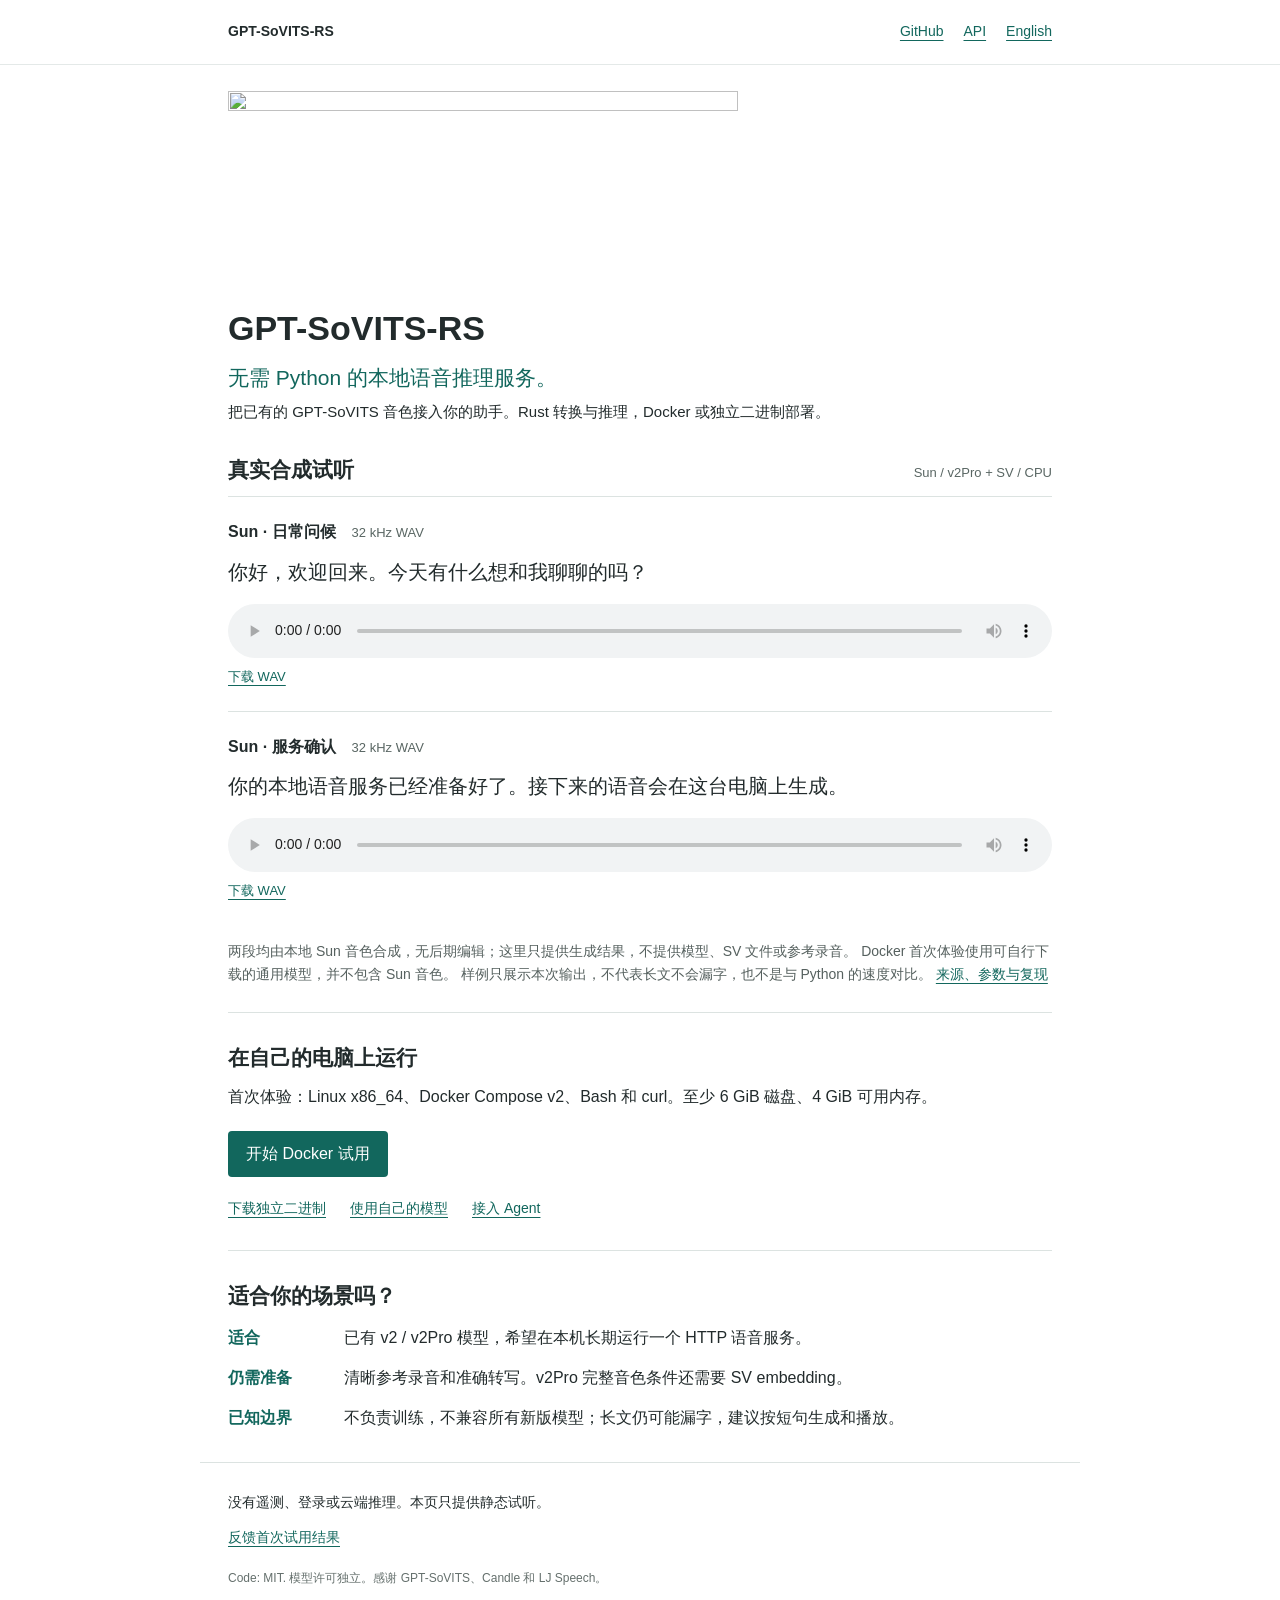
==== site/index.html @ 27742e19 "docs: add first-run Docker flow and Sun audio showcase Add isolated model preparation, published-ima" ====
<!doctype html>
<html lang="zh-CN">
<head>
  <meta charset="utf-8">
  <meta name="viewport" content="width=device-width, initial-scale=1">
  <meta name="description" content="GPT-SoVITS-RS：无需 Python 的本地语音推理服务。试听真实合成音频，使用 Docker 跑出第一段语音。">
  <meta name="color-scheme" content="light">
  <title>GPT-SoVITS-RS | 本地语音试听</title>
  <link rel="stylesheet" href="styles.css">
</head>
<body>
  <a class="skip" href="#samples">跳到试听</a>
  <header class="masthead">
    <nav aria-label="主导航">
      <span>GPT-SoVITS-RS</span>
      <div>
        <a href="https://github.com/ricardomlee/gpt-sovits-rs">GitHub</a>
        <a href="https://github.com/ricardomlee/gpt-sovits-rs/blob/master/docs/API.md">API</a>
        <a href="https://github.com/ricardomlee/gpt-sovits-rs/blob/master/README.md" lang="en">English</a>
      </div>
    </nav>
  </header>
  <main>
    <section class="intro" aria-labelledby="title">
      <img class="brand" src="assets/gpt-sovits-rs-banner.png" width="1983" height="793" alt="" fetchpriority="high">
      <h1 id="title">GPT-SoVITS-RS</h1>
      <p class="lead">无需 Python 的本地语音推理服务。</p>
      <p>把已有的 GPT-SoVITS 音色接入你的助手。Rust 转换与推理，Docker 或独立二进制部署。</p>
    </section>

    <section id="samples" aria-labelledby="samples-title">
      <div class="section-heading">
        <h2 id="samples-title">真实合成试听</h2>
        <span class="metadata">Sun / v2Pro + SV / CPU</span>
      </div>
      <article class="sample" aria-labelledby="greeting-title">
        <div class="sample-label"><h3 id="greeting-title">Sun · 日常问候</h3><span>32 kHz WAV</span></div>
        <p class="transcript">你好，欢迎回来。今天有什么想和我聊聊的吗？</p>
        <audio controls preload="metadata" aria-label="播放 Sun 日常问候" src="audio/sun-greeting.wav"></audio>
        <a class="download" href="audio/sun-greeting.wav" download>下载 WAV</a>
      </article>
      <article class="sample" aria-labelledby="zh-title">
        <div class="sample-label"><h3 id="zh-title">Sun · 服务确认</h3><span>32 kHz WAV</span></div>
        <p class="transcript">你的本地语音服务已经准备好了。接下来的语音会在这台电脑上生成。</p>
        <audio controls preload="metadata" aria-label="播放 Sun 中文合成音频" src="audio/sun-zh.wav"></audio>
        <a class="download" href="audio/sun-zh.wav" download>下载 WAV</a>
      </article>
      <p class="note">两段均由本地 Sun 音色合成，无后期编辑；这里只提供生成结果，不提供模型、SV 文件或参考录音。
        Docker 首次体验使用可自行下载的通用模型，并不包含 Sun 音色。
        样例只展示本次输出，不代表长文不会漏字，也不是与 Python 的速度对比。
        <a href="https://github.com/ricardomlee/gpt-sovits-rs/blob/master/examples/samples/README.md">来源、参数与复现</a></p>
    </section>

    <section class="start" aria-labelledby="start-title">
      <h2 id="start-title">在自己的电脑上运行</h2>
      <p>首次体验：Linux x86_64、Docker Compose v2、Bash 和 curl。至少 6 GiB 磁盘、4 GiB 可用内存。</p>
      <a class="primary" href="https://github.com/ricardomlee/gpt-sovits-rs/blob/master/docs/FIRST_RUN.zh-CN.md">开始 Docker 试用</a>
      <div class="links">
        <a href="https://github.com/ricardomlee/gpt-sovits-rs/releases/latest">下载独立二进制</a>
        <a href="https://github.com/ricardomlee/gpt-sovits-rs/blob/master/docs/MODELS.md">使用自己的模型</a>
        <a href="https://github.com/ricardomlee/gpt-sovits-rs/blob/master/docs/AGENT_INTEGRATION.md">接入 Agent</a>
      </div>
    </section>

    <section class="boundaries" aria-labelledby="limits-title">
      <h2 id="limits-title">适合你的场景吗？</h2>
      <dl>
        <div><dt>适合</dt><dd>已有 v2 / v2Pro 模型，希望在本机长期运行一个 HTTP 语音服务。</dd></div>
        <div><dt>仍需准备</dt><dd>清晰参考录音和准确转写。v2Pro 完整音色条件还需要 SV embedding。</dd></div>
        <div><dt>已知边界</dt><dd>不负责训练，不兼容所有新版模型；长文仍可能漏字，建议按短句生成和播放。</dd></div>
      </dl>
    </section>
  </main>
  <footer>
    <p>没有遥测、登录或云端推理。本页只提供静态试听。</p>
    <a href="https://github.com/ricardomlee/gpt-sovits-rs/issues/new?template=first-run.yml">反馈首次试用结果</a>
    <p class="credits">Code: MIT. 模型许可独立。感谢 GPT-SoVITS、Candle 和 LJ Speech。</p>
  </footer>
</body>
</html>
---- site/styles.css ----
:root {
  color-scheme: light;
  font-family: -apple-system, BlinkMacSystemFont, "Segoe UI", "Noto Sans", sans-serif;
  color: #222b2c;
  background: #fff;
  line-height: 1.65;
  letter-spacing: 0;
}
* { box-sizing: border-box; }
body { margin: 0; }
a { color: #12675d; text-underline-offset: 4px; }
a:hover { color: #953917; }
a:focus-visible, audio:focus-visible { outline: 3px solid #c95b2a; outline-offset: 5px; }
.skip { position: absolute; left: 16px; top: -80px; padding: 10px; background: white; z-index: 2; }
.skip:focus { top: 10px; }
.masthead { border-bottom: 1px solid #e4e9e8; }
nav, main, footer { max-width: 880px; margin: 0 auto; padding: 0 28px; }
nav { min-height: 64px; display: flex; align-items: center; justify-content: space-between; gap: 16px; }
nav span { font-size: 14px; font-weight: 700; }
nav div { display: flex; flex-wrap: wrap; gap: 20px; font-size: 14px; }
.intro { padding: 26px 0 30px; }
.brand { display: block; width: 100%; max-width: 510px; height: auto; margin: 0 0 12px; }
h1 { margin: 0; font-size: 34px; line-height: 1.25; overflow-wrap: anywhere; }
.lead { font-size: 21px; color: #12675d; margin: 12px 0 4px; }
.intro p:last-child { font-size: 15px; margin: 4px 0 0; }
h2 { font-size: 21px; margin: 0 0 12px; line-height: 1.4; }
h3 { font-size: 16px; margin: 0; }
.section-heading { display: flex; align-items: baseline; justify-content: space-between; gap: 12px; flex-wrap: wrap; }
.metadata, .sample-label span { color: #596663; font-size: 13px; }
.sample { border-top: 1px solid #dce3e1; padding: 22px 0; }
.sample-label { display: flex; align-items: baseline; gap: 16px; }
.transcript { font-size: 20px; line-height: 1.6; margin: 10px 0 16px; max-width: 720px; }
audio { display: block; width: 100%; height: 54px; }
.download { display: inline-block; font-size: 13px; margin-top: 8px; }
.note { color: #56615f; font-size: 14px; padding: 14px 0 26px; margin: 0; }
.start, .boundaries { padding: 30px 0; border-top: 1px solid #dce3e1; }
.start p { margin: 0 0 20px; }
.primary { display: inline-block; background: #12675d; color: white; padding: 10px 18px; border-radius: 4px; text-decoration: none; }
.primary:hover { background: #0e5149; color: white; }
.links { display: flex; flex-wrap: wrap; gap: 10px 24px; margin-top: 20px; font-size: 14px; }
dl { margin: 0; }
dl div { display: grid; grid-template-columns: 104px minmax(0, 1fr); gap: 12px; margin-top: 14px; }
dt { font-weight: 650; color: #12675d; }
dd { margin: 0; }
footer { padding-top: 28px; padding-bottom: 36px; border-top: 1px solid #dce3e1; font-size: 14px; }
footer p { margin: 0 0 12px; }
.credits { color: #65706d; font-size: 12px; margin-top: 20px; }
@media (max-width: 520px) {
  nav, main, footer { padding-left: 20px; padding-right: 20px; }
  nav { align-items: flex-start; flex-direction: column; gap: 8px; padding-top: 12px; padding-bottom: 12px; }
  .intro { padding-top: 16px; }
  h1 { font-size: 28px; }
  .lead, .transcript { font-size: 18px; }
  .brand { max-width: 360px; }
  .section-heading { margin-bottom: 14px; gap: 0; }
  .section-heading h2 { width: 100%; margin-bottom: 4px; }
  dl div { grid-template-columns: 1fr; gap: 2px; }
}
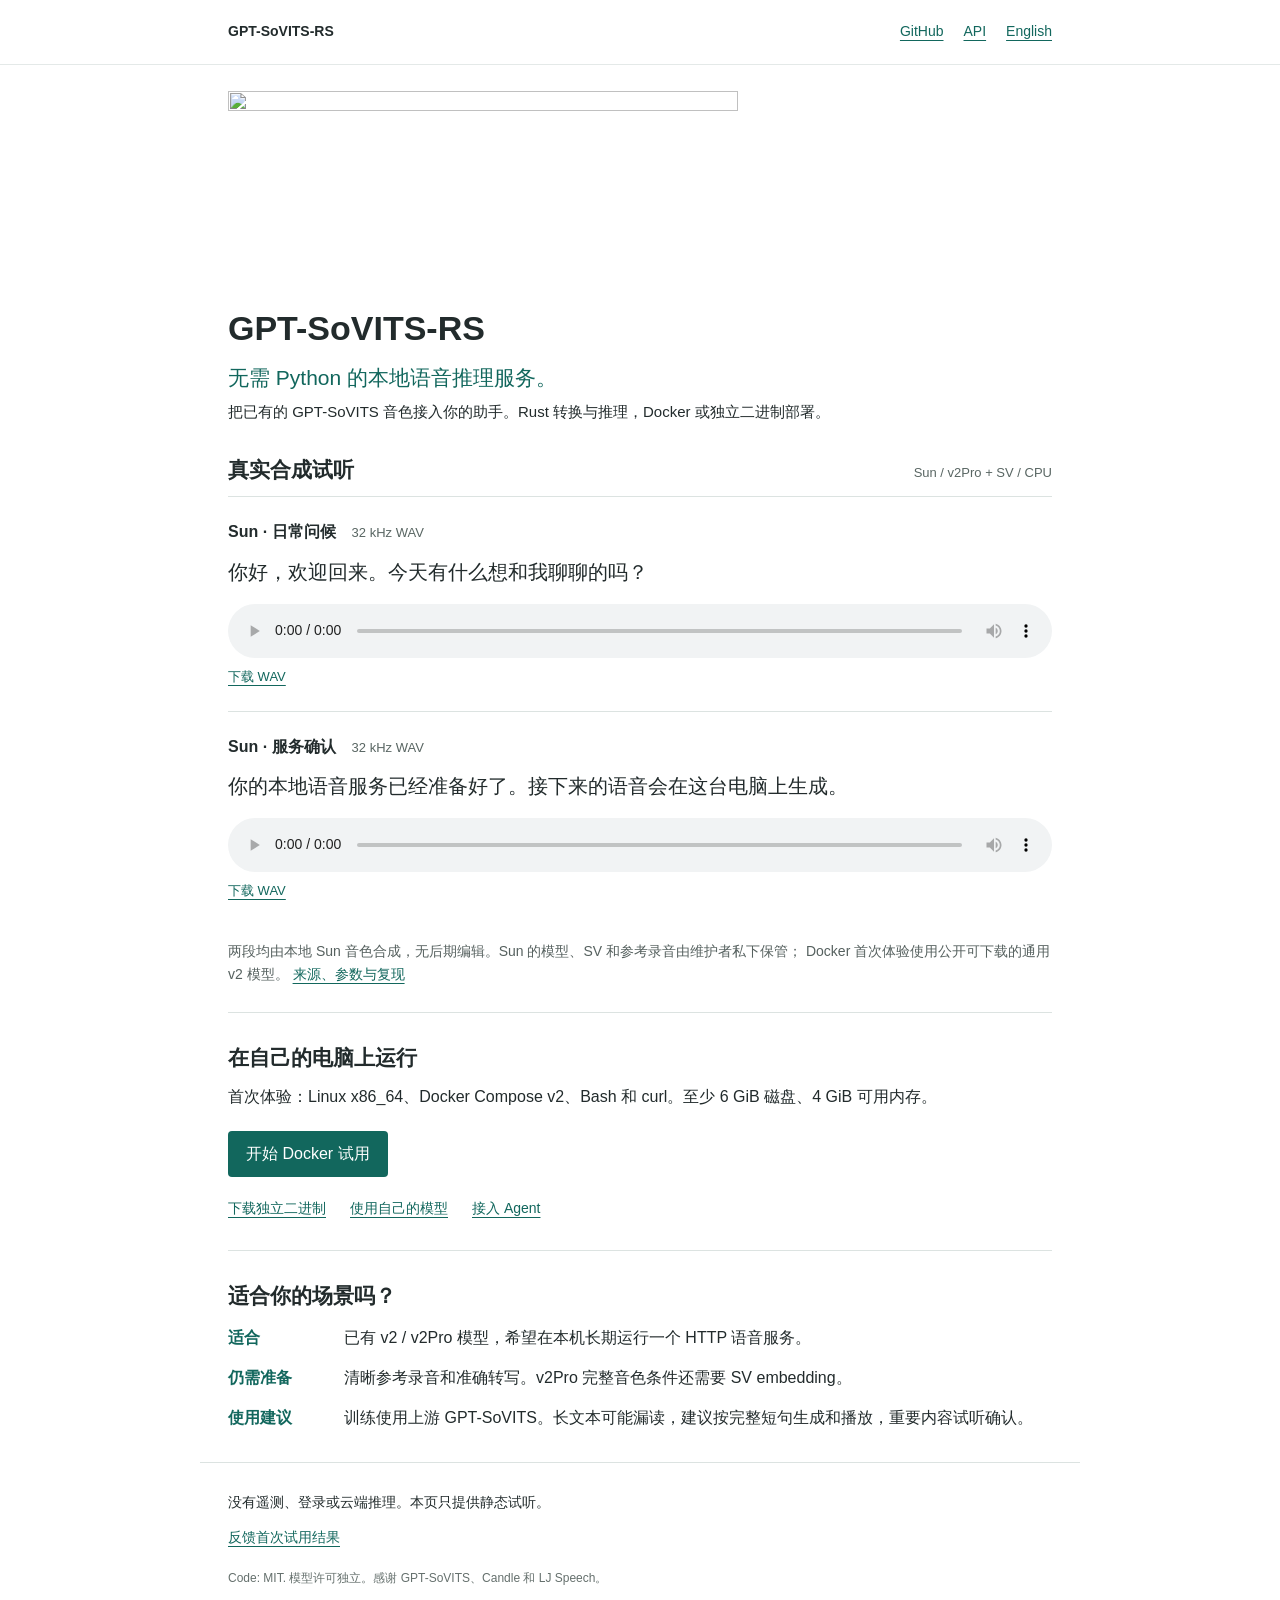
==== commit fc778b7f: "docs: simplify user and agent guides with diagrams Co-authored-by: OpenAI Codex <codex@openai.com>" ====
--- a/site/index.html
+++ b/site/index.html
@@ -45,9 +45,8 @@
         <audio controls preload="metadata" aria-label="播放 Sun 中文合成音频" src="audio/sun-zh.wav"></audio>
         <a class="download" href="audio/sun-zh.wav" download>下载 WAV</a>
       </article>
-      <p class="note">两段均由本地 Sun 音色合成，无后期编辑；这里只提供生成结果，不提供模型、SV 文件或参考录音。
-        Docker 首次体验使用可自行下载的通用模型，并不包含 Sun 音色。
-        样例只展示本次输出，不代表长文不会漏字，也不是与 Python 的速度对比。
+      <p class="note">两段均由本地 Sun 音色合成，无后期编辑。Sun 的模型、SV 和参考录音由维护者私下保管；
+        Docker 首次体验使用公开可下载的通用 v2 模型。
         <a href="https://github.com/ricardomlee/gpt-sovits-rs/blob/master/examples/samples/README.md">来源、参数与复现</a></p>
     </section>
 
@@ -67,7 +66,7 @@
       <dl>
         <div><dt>适合</dt><dd>已有 v2 / v2Pro 模型，希望在本机长期运行一个 HTTP 语音服务。</dd></div>
         <div><dt>仍需准备</dt><dd>清晰参考录音和准确转写。v2Pro 完整音色条件还需要 SV embedding。</dd></div>
-        <div><dt>已知边界</dt><dd>不负责训练，不兼容所有新版模型；长文仍可能漏字，建议按短句生成和播放。</dd></div>
+        <div><dt>使用建议</dt><dd>训练使用上游 GPT-SoVITS。长文本可能漏读，建议按完整短句生成和播放，重要内容试听确认。</dd></div>
       </dl>
     </section>
   </main>
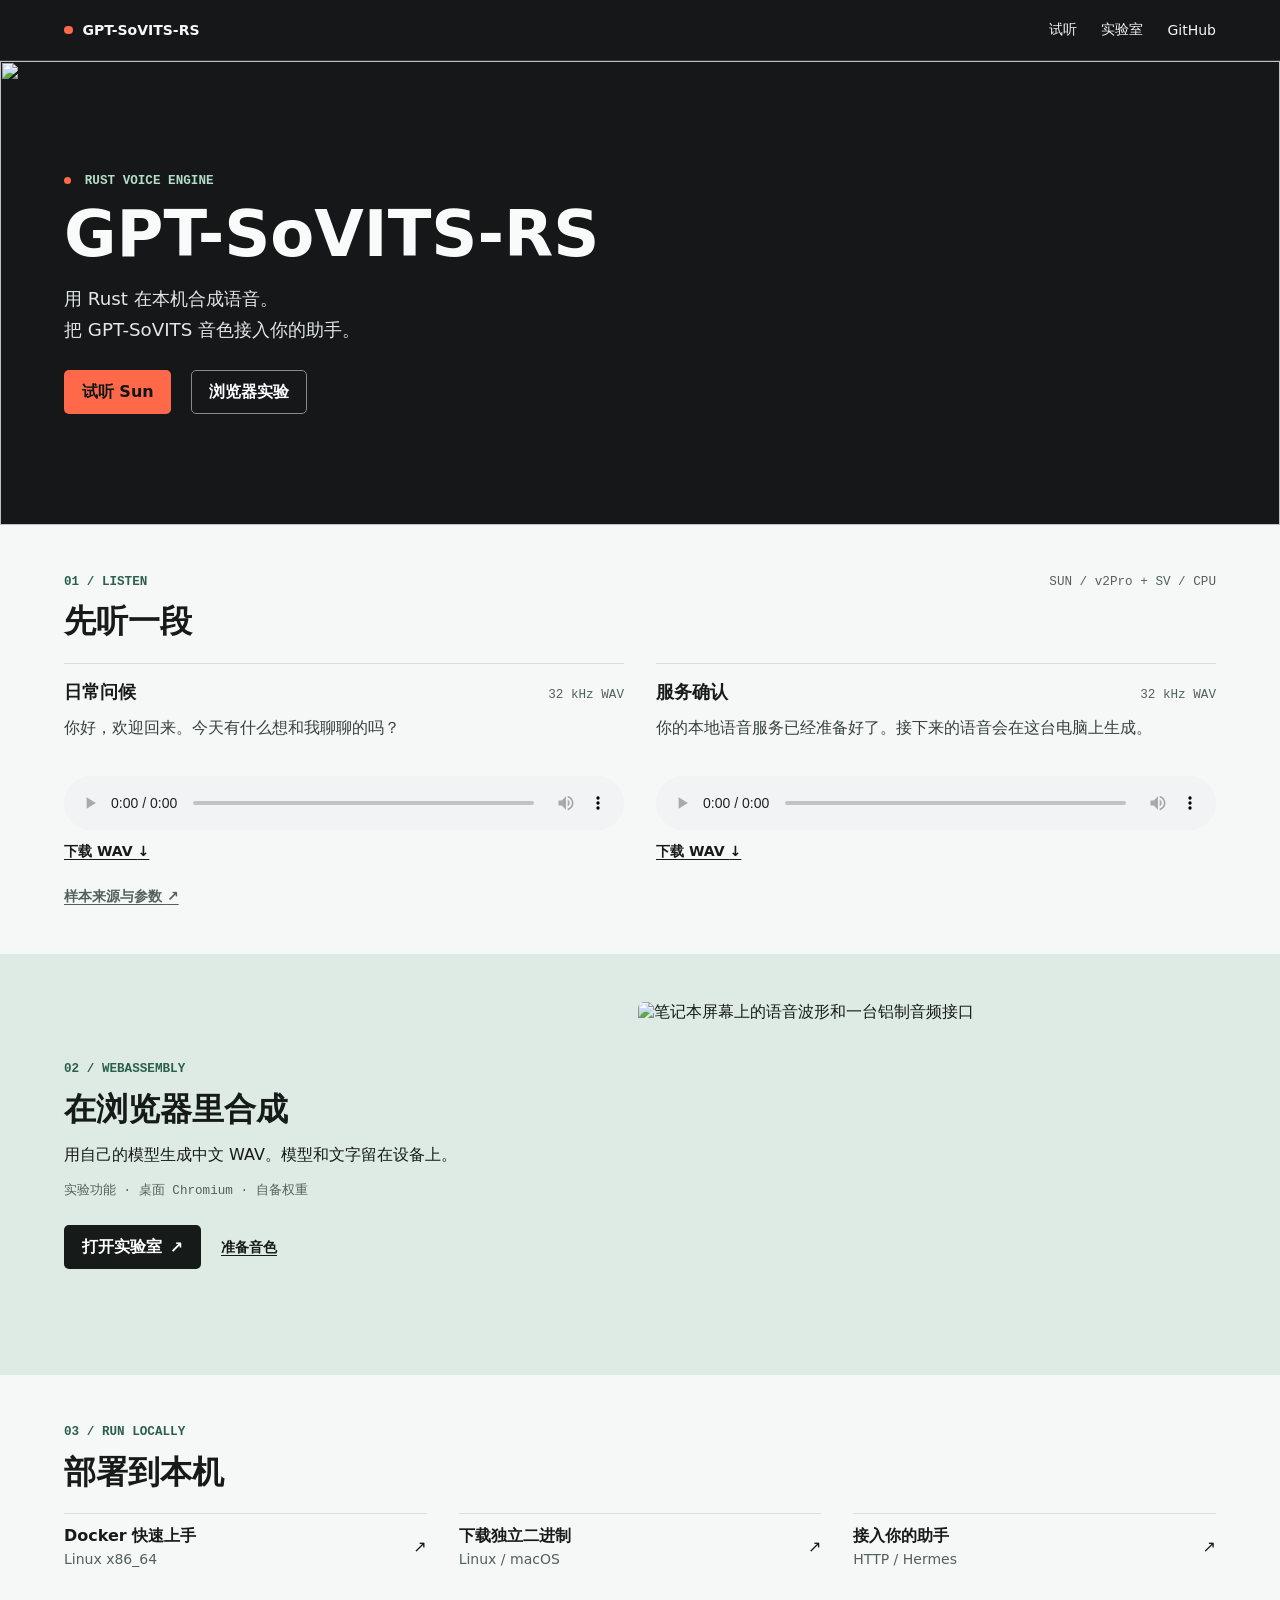
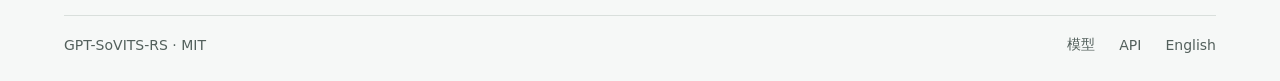
==== commit ed90eb80: "site: refresh the audio showcase and publish the Wasm lab Use two generated audio-studio images, str" ====
--- a/site/index.html
+++ b/site/index.html
@@ -3,77 +3,98 @@
 <head>
   <meta charset="utf-8">
   <meta name="viewport" content="width=device-width, initial-scale=1">
-  <meta name="description" content="GPT-SoVITS-RS：无需 Python 的本地语音推理服务。试听真实合成音频，使用 Docker 跑出第一段语音。">
+  <meta name="description" content="GPT-SoVITS-RS：用 Rust 在本机合成语音。试听 Sun 音色，试用浏览器实验，或部署到自己的电脑。">
   <meta name="color-scheme" content="light">
-  <title>GPT-SoVITS-RS | 本地语音试听</title>
+  <title>GPT-SoVITS-RS | 本地语音合成</title>
   <link rel="stylesheet" href="styles.css">
 </head>
 <body>
   <a class="skip" href="#samples">跳到试听</a>
   <header class="masthead">
-    <nav aria-label="主导航">
-      <span>GPT-SoVITS-RS</span>
-      <div>
+    <nav class="wrap" aria-label="主导航">
+      <a class="wordmark" href="./"><span aria-hidden="true"></span>GPT-SoVITS-RS</a>
+      <div class="nav-links">
+        <a href="#samples">试听</a>
+        <a href="lab/">实验室</a>
         <a href="https://github.com/ricardomlee/gpt-sovits-rs">GitHub</a>
-        <a href="https://github.com/ricardomlee/gpt-sovits-rs/blob/master/docs/API.md">API</a>
-        <a href="https://github.com/ricardomlee/gpt-sovits-rs/blob/master/README.md" lang="en">English</a>
       </div>
     </nav>
   </header>
+
   <main>
-    <section class="intro" aria-labelledby="title">
-      <img class="brand" src="assets/gpt-sovits-rs-banner.png" width="1983" height="793" alt="" fetchpriority="high">
-      <h1 id="title">GPT-SoVITS-RS</h1>
-      <p class="lead">无需 Python 的本地语音推理服务。</p>
-      <p>把已有的 GPT-SoVITS 音色接入你的助手。Rust 转换与推理，Docker 或独立二进制部署。</p>
-    </section>
-
-    <section id="samples" aria-labelledby="samples-title">
-      <div class="section-heading">
-        <h2 id="samples-title">真实合成试听</h2>
-        <span class="metadata">Sun / v2Pro + SV / CPU</span>
-      </div>
-      <article class="sample" aria-labelledby="greeting-title">
-        <div class="sample-label"><h3 id="greeting-title">Sun · 日常问候</h3><span>32 kHz WAV</span></div>
-        <p class="transcript">你好，欢迎回来。今天有什么想和我聊聊的吗？</p>
-        <audio controls preload="metadata" aria-label="播放 Sun 日常问候" src="audio/sun-greeting.wav"></audio>
-        <a class="download" href="audio/sun-greeting.wav" download>下载 WAV</a>
-      </article>
-      <article class="sample" aria-labelledby="zh-title">
-        <div class="sample-label"><h3 id="zh-title">Sun · 服务确认</h3><span>32 kHz WAV</span></div>
-        <p class="transcript">你的本地语音服务已经准备好了。接下来的语音会在这台电脑上生成。</p>
-        <audio controls preload="metadata" aria-label="播放 Sun 中文合成音频" src="audio/sun-zh.wav"></audio>
-        <a class="download" href="audio/sun-zh.wav" download>下载 WAV</a>
-      </article>
-      <p class="note">两段均由本地 Sun 音色合成，无后期编辑。Sun 的模型、SV 和参考录音由维护者私下保管；
-        Docker 首次体验使用公开可下载的通用 v2 模型。
-        <a href="https://github.com/ricardomlee/gpt-sovits-rs/blob/master/examples/samples/README.md">来源、参数与复现</a></p>
-    </section>
-
-    <section class="start" aria-labelledby="start-title">
-      <h2 id="start-title">在自己的电脑上运行</h2>
-      <p>首次体验：Linux x86_64、Docker Compose v2、Bash 和 curl。至少 6 GiB 磁盘、4 GiB 可用内存。</p>
-      <a class="primary" href="https://github.com/ricardomlee/gpt-sovits-rs/blob/master/docs/FIRST_RUN.zh-CN.md">开始 Docker 试用</a>
-      <div class="links">
-        <a href="https://github.com/ricardomlee/gpt-sovits-rs/releases/latest">下载独立二进制</a>
-        <a href="https://github.com/ricardomlee/gpt-sovits-rs/blob/master/docs/MODELS.md">使用自己的模型</a>
-        <a href="https://github.com/ricardomlee/gpt-sovits-rs/blob/master/docs/AGENT_INTEGRATION.md">接入 Agent</a>
+    <section class="hero" aria-labelledby="title">
+      <img src="assets/pages-voice-console.webp" width="1881" height="836" alt="" fetchpriority="high">
+      <div class="wrap hero-content">
+        <p class="eyebrow"><span aria-hidden="true"></span> RUST VOICE ENGINE</p>
+        <h1 id="title">GPT-SoVITS-RS</h1>
+        <p class="lead">用 Rust 在本机合成语音。<br>把 GPT-SoVITS 音色接入你的助手。</p>
+        <div class="actions">
+          <a class="button primary" href="#samples">试听 Sun</a>
+          <a class="button outline" href="lab/">浏览器实验</a>
+        </div>
       </div>
     </section>
 
-    <section class="boundaries" aria-labelledby="limits-title">
-      <h2 id="limits-title">适合你的场景吗？</h2>
-      <dl>
-        <div><dt>适合</dt><dd>已有 v2 / v2Pro 模型，希望在本机长期运行一个 HTTP 语音服务。</dd></div>
-        <div><dt>仍需准备</dt><dd>清晰参考录音和准确转写。v2Pro 完整音色条件还需要 SV embedding。</dd></div>
-        <div><dt>使用建议</dt><dd>训练使用上游 GPT-SoVITS。长文本可能漏读，建议按完整短句生成和播放，重要内容试听确认。</dd></div>
-      </dl>
+    <section id="samples" class="band" aria-labelledby="samples-title">
+      <div class="wrap">
+        <div class="section-head">
+          <div><p class="eyebrow">01 / LISTEN</p><h2 id="samples-title">先听一段</h2></div>
+          <span class="metadata">SUN / v2Pro + SV / CPU</span>
+        </div>
+        <div class="tracks">
+          <article class="track" aria-labelledby="greeting-title">
+            <div class="track-head"><h3 id="greeting-title">日常问候</h3><span class="metadata">32 kHz WAV</span></div>
+            <p class="transcript">你好，欢迎回来。今天有什么想和我聊聊的吗？</p>
+            <audio controls preload="metadata" aria-label="播放 Sun 日常问候" src="audio/sun-greeting.wav"></audio>
+            <a class="text-link" href="audio/sun-greeting.wav" download>下载 WAV <span aria-hidden="true">↓</span></a>
+          </article>
+          <article class="track" aria-labelledby="zh-title">
+            <div class="track-head"><h3 id="zh-title">服务确认</h3><span class="metadata">32 kHz WAV</span></div>
+            <p class="transcript">你的本地语音服务已经准备好了。接下来的语音会在这台电脑上生成。</p>
+            <audio controls preload="metadata" aria-label="播放 Sun 服务确认" src="audio/sun-zh.wav"></audio>
+            <a class="text-link" href="audio/sun-zh.wav" download>下载 WAV <span aria-hidden="true">↓</span></a>
+          </article>
+        </div>
+        <a class="text-link provenance" href="https://github.com/ricardomlee/gpt-sovits-rs/blob/master/examples/samples/README.md">样本来源与参数 <span aria-hidden="true">↗</span></a>
+      </div>
+    </section>
+
+    <section class="band lab-band" aria-labelledby="lab-title">
+      <div class="wrap lab-layout">
+        <div>
+          <p class="eyebrow">02 / WEBASSEMBLY</p>
+          <h2 id="lab-title">在浏览器里合成</h2>
+          <p class="section-copy">用自己的模型生成中文 WAV。模型和文字留在设备上。</p>
+          <p class="metadata lab-meta">实验功能 · 桌面 Chromium · 自备权重</p>
+          <div class="actions">
+            <a class="button dark" href="lab/">打开实验室 <span aria-hidden="true">↗</span></a>
+            <a class="text-link" href="https://github.com/ricardomlee/gpt-sovits-rs/tree/master/experiments/wasm-sovits#prepare-a-voice">准备音色</a>
+          </div>
+        </div>
+        <img src="assets/pages-browser-lab.webp" width="960" height="540" loading="lazy" alt="笔记本屏幕上的语音波形和一台铝制音频接口">
+      </div>
+    </section>
+
+    <section class="band deploy" aria-labelledby="deploy-title">
+      <div class="wrap">
+        <p class="eyebrow">03 / RUN LOCALLY</p>
+        <h2 id="deploy-title">部署到本机</h2>
+        <div class="deploy-links">
+          <a href="https://github.com/ricardomlee/gpt-sovits-rs/blob/master/docs/FIRST_RUN.zh-CN.md"><strong>Docker 快速上手</strong><span>Linux x86_64</span><span aria-hidden="true">↗</span></a>
+          <a href="https://github.com/ricardomlee/gpt-sovits-rs/releases/latest"><strong>下载独立二进制</strong><span>Linux / macOS</span><span aria-hidden="true">↗</span></a>
+          <a href="https://github.com/ricardomlee/gpt-sovits-rs/blob/master/docs/AGENT_INTEGRATION.md"><strong>接入你的助手</strong><span>HTTP / Hermes</span><span aria-hidden="true">↗</span></a>
+        </div>
+      </div>
     </section>
   </main>
-  <footer>
-    <p>没有遥测、登录或云端推理。本页只提供静态试听。</p>
-    <a href="https://github.com/ricardomlee/gpt-sovits-rs/issues/new?template=first-run.yml">反馈首次试用结果</a>
-    <p class="credits">Code: MIT. 模型许可独立。感谢 GPT-SoVITS、Candle 和 LJ Speech。</p>
+
+  <footer class="wrap">
+    <span>GPT-SoVITS-RS · MIT</span>
+    <nav aria-label="文档">
+      <a href="https://github.com/ricardomlee/gpt-sovits-rs/blob/master/docs/MODELS.md">模型</a>
+      <a href="https://github.com/ricardomlee/gpt-sovits-rs/blob/master/docs/API.md">API</a>
+      <a href="https://github.com/ricardomlee/gpt-sovits-rs/blob/master/README.md" lang="en">English</a>
+    </nav>
   </footer>
 </body>
 </html>
--- a/site/styles.css
+++ b/site/styles.css
@@ -1,58 +1,108 @@
 :root {
   color-scheme: light;
-  font-family: -apple-system, BlinkMacSystemFont, "Segoe UI", "Noto Sans", sans-serif;
-  color: #222b2c;
-  background: #fff;
-  line-height: 1.65;
-  letter-spacing: 0;
+  --ink: #161a19;
+  --muted: #53605c;
+  --line: #d9dfdc;
+  --paper: #f6f8f7;
+  --mint: #deebe5;
+  --accent: #ff694a;
+  font-family: system-ui, -apple-system, BlinkMacSystemFont, "Segoe UI", "Microsoft YaHei", sans-serif;
+  color: var(--ink);
+  background: var(--paper);
 }
-* { box-sizing: border-box; }
+
+*, *::before, *::after { box-sizing: border-box; }
 body { margin: 0; }
-a { color: #12675d; text-underline-offset: 4px; }
-a:hover { color: #953917; }
-a:focus-visible, audio:focus-visible { outline: 3px solid #c95b2a; outline-offset: 5px; }
-.skip { position: absolute; left: 16px; top: -80px; padding: 10px; background: white; z-index: 2; }
-.skip:focus { top: 10px; }
-.masthead { border-bottom: 1px solid #e4e9e8; }
-nav, main, footer { max-width: 880px; margin: 0 auto; padding: 0 28px; }
-nav { min-height: 64px; display: flex; align-items: center; justify-content: space-between; gap: 16px; }
-nav span { font-size: 14px; font-weight: 700; }
-nav div { display: flex; flex-wrap: wrap; gap: 20px; font-size: 14px; }
-.intro { padding: 26px 0 30px; }
-.brand { display: block; width: 100%; max-width: 510px; height: auto; margin: 0 0 12px; }
-h1 { margin: 0; font-size: 34px; line-height: 1.25; overflow-wrap: anywhere; }
-.lead { font-size: 21px; color: #12675d; margin: 12px 0 4px; }
-.intro p:last-child { font-size: 15px; margin: 4px 0 0; }
-h2 { font-size: 21px; margin: 0 0 12px; line-height: 1.4; }
-h3 { font-size: 16px; margin: 0; }
-.section-heading { display: flex; align-items: baseline; justify-content: space-between; gap: 12px; flex-wrap: wrap; }
-.metadata, .sample-label span { color: #596663; font-size: 13px; }
-.sample { border-top: 1px solid #dce3e1; padding: 22px 0; }
-.sample-label { display: flex; align-items: baseline; gap: 16px; }
-.transcript { font-size: 20px; line-height: 1.6; margin: 10px 0 16px; max-width: 720px; }
-audio { display: block; width: 100%; height: 54px; }
-.download { display: inline-block; font-size: 13px; margin-top: 8px; }
-.note { color: #56615f; font-size: 14px; padding: 14px 0 26px; margin: 0; }
-.start, .boundaries { padding: 30px 0; border-top: 1px solid #dce3e1; }
-.start p { margin: 0 0 20px; }
-.primary { display: inline-block; background: #12675d; color: white; padding: 10px 18px; border-radius: 4px; text-decoration: none; }
-.primary:hover { background: #0e5149; color: white; }
-.links { display: flex; flex-wrap: wrap; gap: 10px 24px; margin-top: 20px; font-size: 14px; }
-dl { margin: 0; }
-dl div { display: grid; grid-template-columns: 104px minmax(0, 1fr); gap: 12px; margin-top: 14px; }
-dt { font-weight: 650; color: #12675d; }
-dd { margin: 0; }
-footer { padding-top: 28px; padding-bottom: 36px; border-top: 1px solid #dce3e1; font-size: 14px; }
-footer p { margin: 0 0 12px; }
-.credits { color: #65706d; font-size: 12px; margin-top: 20px; }
-@media (max-width: 520px) {
-  nav, main, footer { padding-left: 20px; padding-right: 20px; }
-  nav { align-items: flex-start; flex-direction: column; gap: 8px; padding-top: 12px; padding-bottom: 12px; }
-  .intro { padding-top: 16px; }
-  h1 { font-size: 28px; }
-  .lead, .transcript { font-size: 18px; }
-  .brand { max-width: 360px; }
-  .section-heading { margin-bottom: 14px; gap: 0; }
-  .section-heading h2 { width: 100%; margin-bottom: 4px; }
-  dl div { grid-template-columns: 1fr; gap: 2px; }
+h1, h2, h3, p { margin: 0; }
+a { color: inherit; text-underline-offset: .22em; }
+a:focus-visible { outline: 3px solid #d44a2c; outline-offset: 4px; }
+.wrap { width: min(100% - 3rem, 72rem); margin-inline: auto; }
+.skip { position: absolute; z-index: 2; top: .5rem; left: .5rem; padding: .6rem 1rem; background: white; transform: translateY(-160%); }
+.skip:focus { transform: none; }
+
+.masthead { background: #151719; color: #f5f7f6; border-bottom: 1px solid #353936; }
+.masthead nav, footer { display: flex; justify-content: space-between; align-items: center; flex-wrap: wrap; gap: 1rem; }
+.masthead nav { min-height: 3.75rem; padding-block: .6rem; }
+.wordmark, .nav-links, footer nav { display: flex; align-items: center; gap: 1.5rem; }
+.wordmark { gap: .6rem; font-weight: 750; }
+.wordmark span, .hero .eyebrow span { width: .55rem; height: .55rem; background: var(--accent); display: inline-block; border-radius: 50%; }
+.masthead a, footer a { font-size: .875rem; text-decoration: none; }
+.masthead a:hover, footer a:hover { text-decoration: underline; }
+
+.hero { position: relative; isolation: isolate; overflow: hidden; display: grid; align-items: center; min-height: 29rem; background: #151719; color: #f9fbfa; }
+.hero > img { position: absolute; z-index: -1; inset: 0; width: 100%; height: 100%; object-fit: cover; }
+.hero-content { padding-block: 4rem; }
+.eyebrow, .metadata { font-family: ui-monospace, SFMono-Regular, Consolas, "Liberation Mono", monospace; font-size: .79rem; line-height: 1.5; }
+.eyebrow { color: #2b604d; font-weight: 700; margin-bottom: .65rem; }
+.hero .eyebrow { color: #b3ddc9; }
+.hero .eyebrow span { width: .45rem; height: .45rem; margin-right: .375rem; }
+h1 { font-size: 4rem; line-height: 1.05; font-weight: 800; }
+.lead { max-width: 25rem; font-size: 1.14rem; line-height: 1.7; color: #e2e8e5; margin-top: 1rem; }
+.actions { display: flex; flex-wrap: wrap; align-items: center; gap: .75rem 1.25rem; margin-top: 1.5rem; }
+.button { display: inline-flex; align-items: center; justify-content: center; gap: .5rem; min-height: 2.75rem; padding: .55rem 1.05rem; border: 1px solid transparent; border-radius: 5px; font-weight: 700; text-decoration: none; }
+.primary { background: var(--accent); color: #111614; }
+.primary:hover { background: #ff8269; }
+.outline { border-color: #838d88; color: #fcfdfd; background: #151719; }
+.outline:hover { background: #2e3631; }
+.dark { background: var(--ink); color: white; }
+.dark:hover { background: #32443b; }
+
+.band { padding-block: 3rem; }
+.section-head, .track-head { display: flex; justify-content: space-between; align-items: baseline; flex-wrap: wrap; gap: .35rem 1rem; }
+h2 { font-size: 2rem; line-height: 1.2; }
+h3 { font-size: 1.1rem; }
+.metadata { color: var(--muted); }
+.tracks { display: grid; grid-template-columns: repeat(2, minmax(0, 1fr)); gap: 0 2rem; margin-top: 1.4rem; }
+.track { border-top: 1px solid var(--line); padding-block: 1rem; }
+.transcript { margin-top: .6rem; min-height: 3.3rem; color: #35413d; line-height: 1.65; }
+.track audio { display: block; width: 100%; height: 3.375rem; margin-block: .55rem .65rem; }
+.text-link { font-size: .88rem; font-weight: 650; }
+.text-link:hover { color: #28624c; }
+.provenance { display: inline-block; margin-top: .65rem; color: var(--muted); }
+
+.lab-band { background: var(--mint); }
+.lab-layout { display: grid; grid-template-columns: minmax(0, 1fr) minmax(0, 1.1fr); align-items: center; gap: 2rem 3rem; }
+.lab-layout img { display: block; width: 100%; height: auto; border-radius: 6px; }
+.section-copy { line-height: 1.7; max-width: 27rem; margin-top: .85rem; }
+.lab-meta { margin-top: .85rem; }
+.deploy-links { display: grid; grid-template-columns: repeat(3, minmax(0, 1fr)); gap: 1rem 2rem; margin-top: 1.4rem; }
+.deploy-links a { display: grid; grid-template-columns: 1fr auto; gap: .25rem .5rem; align-items: center; border-top: 1px solid var(--line); padding-top: .7rem; text-decoration: none; }
+.deploy-links a:hover strong { text-decoration: underline; }
+.deploy-links a span:first-of-type { grid-row: 2; color: var(--muted); font-size: .875rem; }
+.deploy-links a span:last-of-type { grid-column: 2; grid-row: 1 / 3; }
+footer { border-top: 1px solid var(--line); padding-block: 1.25rem 1.7rem; color: var(--muted); font-size: .875rem; }
+
+@media (max-width: 1080px) {
+  h1 { font-size: 3.2rem; }
+  .hero > img { object-position: left center; }
+  .hero { min-height: 25rem; }
 }
+
+@media (max-width: 880px) {
+  h1 { font-size: 2.8rem; }
+}
+
+@media (max-width: 640px) {
+  .wrap { width: calc(100% - 2rem); }
+  .nav-links, footer nav { gap: .85rem; }
+  .masthead nav { gap: .4rem 1rem; }
+  .masthead a { font-size: .8rem; }
+  .hero { min-height: 0; }
+  .hero-content { padding-block: 1.65rem 11.2rem; }
+  .hero > img { inset: auto 0 0 auto; width: 145%; height: 11.5rem; object-position: right 56%; }
+  h1 { font-size: 2.45rem; }
+  .lead { font-size: 1rem; margin-top: .65rem; }
+  .actions { margin-top: 1rem; gap: .65rem 1rem; }
+  .button { font-size: .88rem; }
+  .band { padding-block: 1.7rem; }
+  h2 { font-size: 1.6rem; }
+  .tracks, .deploy-links, .lab-layout { grid-template-columns: 1fr; }
+  .tracks, .deploy-links { margin-top: .9rem; }
+  .transcript { min-height: 0; }
+}
+
+@media (max-width: 360px) {
+  h1 { font-size: 2.05rem; }
+  .nav-links { gap: .55rem; }
+  .masthead nav { min-height: 3.3rem; }
+}
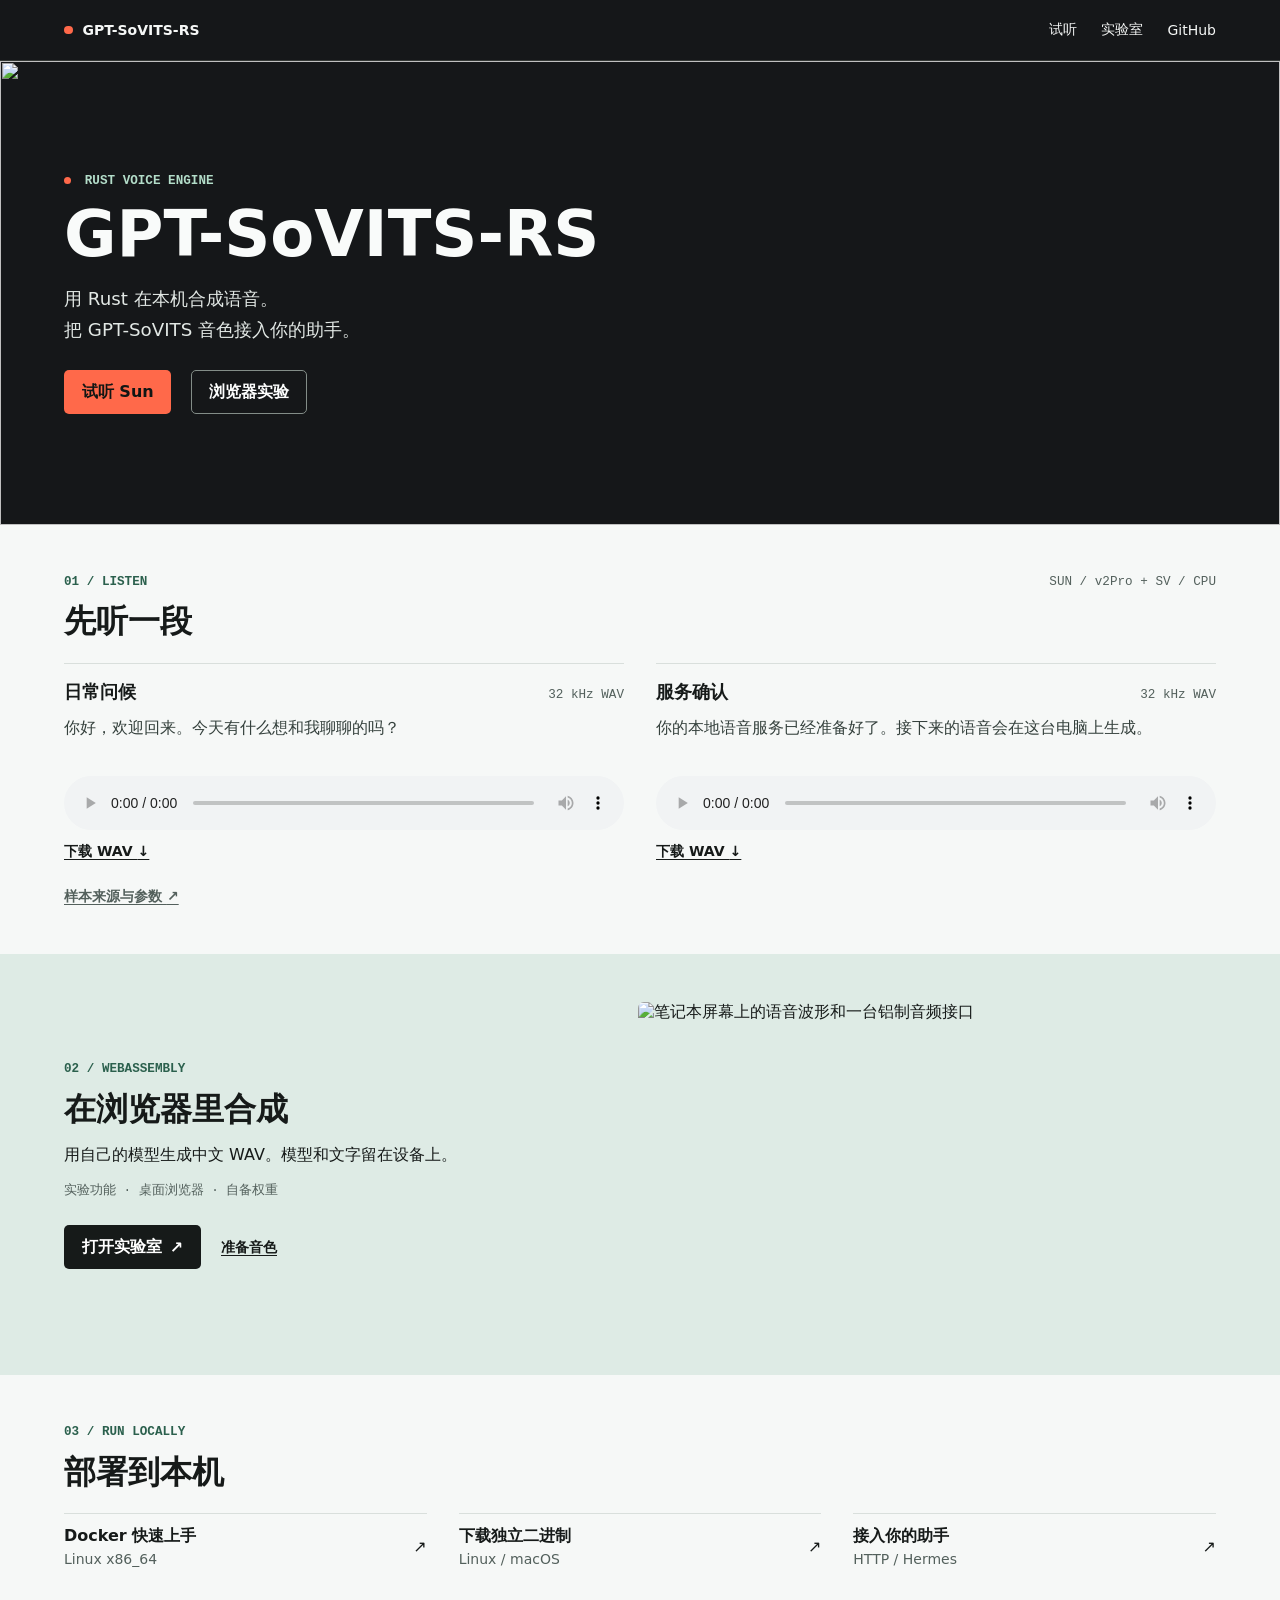
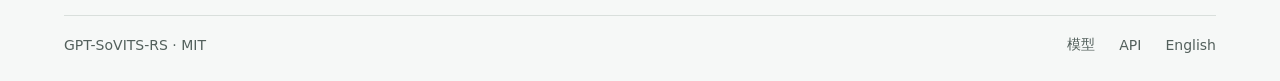
==== commit d6040ed5: "ci: probe headless Chromium before installing system packages Use the runner libraries when they are" ====
--- a/site/index.html
+++ b/site/index.html
@@ -65,7 +65,7 @@
           <p class="eyebrow">02 / WEBASSEMBLY</p>
           <h2 id="lab-title">在浏览器里合成</h2>
           <p class="section-copy">用自己的模型生成中文 WAV。模型和文字留在设备上。</p>
-          <p class="metadata lab-meta">实验功能 · 桌面 Chromium · 自备权重</p>
+          <p class="metadata lab-meta">实验功能 · 桌面浏览器 · 自备权重</p>
           <div class="actions">
             <a class="button dark" href="lab/">打开实验室 <span aria-hidden="true">↗</span></a>
             <a class="text-link" href="https://github.com/ricardomlee/gpt-sovits-rs/tree/master/experiments/wasm-sovits#prepare-a-voice">准备音色</a>
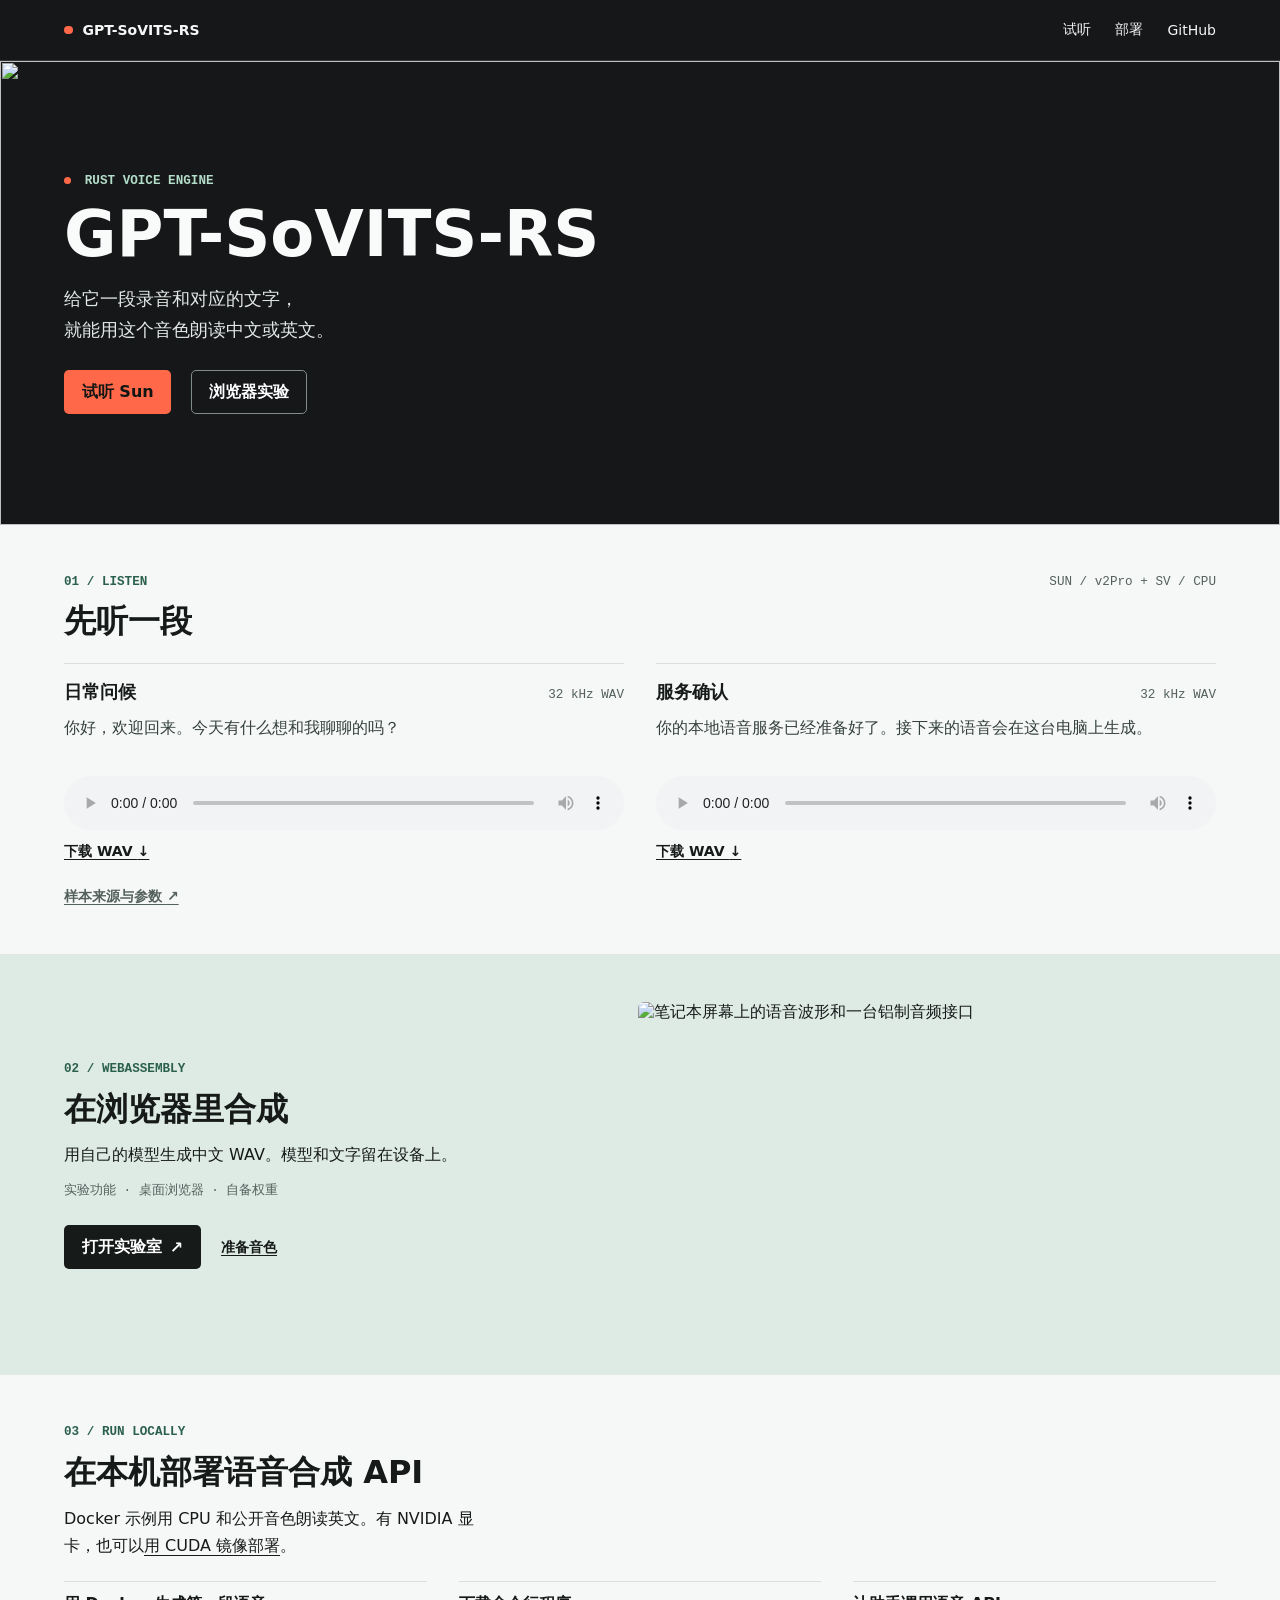
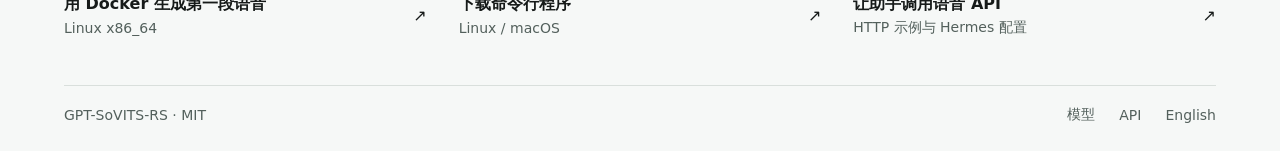
==== commit ebcd5190: "Describe the speech demo and deployment guides in terms readers search for Co-authored-by: OpenAI Co" ====
--- a/site/index.html
+++ b/site/index.html
@@ -3,9 +3,9 @@
 <head>
   <meta charset="utf-8">
   <meta name="viewport" content="width=device-width, initial-scale=1">
-  <meta name="description" content="GPT-SoVITS-RS：用 Rust 在本机合成语音。试听 Sun 音色，试用浏览器实验，或部署到自己的电脑。">
+  <meta name="description" content="用 GPT-SoVITS 的 Rust 版本在本机朗读中文和英文。试听 Sun 的声音，再用 Docker 部署自己的语音合成 API，无需安装 Python。">
   <meta name="color-scheme" content="light">
-  <title>GPT-SoVITS-RS | 本地语音合成</title>
+  <title>GPT-SoVITS-RS：本地语音合成与声音克隆</title>
   <link rel="stylesheet" href="styles.css">
 </head>
 <body>
@@ -15,7 +15,7 @@
       <a class="wordmark" href="./"><span aria-hidden="true"></span>GPT-SoVITS-RS</a>
       <div class="nav-links">
         <a href="#samples">试听</a>
-        <a href="lab/">实验室</a>
+        <a href="#deploy">部署</a>
         <a href="https://github.com/ricardomlee/gpt-sovits-rs">GitHub</a>
       </div>
     </nav>
@@ -27,7 +27,7 @@
       <div class="wrap hero-content">
         <p class="eyebrow"><span aria-hidden="true"></span> RUST VOICE ENGINE</p>
         <h1 id="title">GPT-SoVITS-RS</h1>
-        <p class="lead">用 Rust 在本机合成语音。<br>把 GPT-SoVITS 音色接入你的助手。</p>
+        <p class="lead">给它一段录音和对应的文字，<br>就能用这个音色朗读中文或英文。</p>
         <div class="actions">
           <a class="button primary" href="#samples">试听 Sun</a>
           <a class="button outline" href="lab/">浏览器实验</a>
@@ -75,14 +75,15 @@
       </div>
     </section>
 
-    <section class="band deploy" aria-labelledby="deploy-title">
+    <section id="deploy" class="band deploy" aria-labelledby="deploy-title">
       <div class="wrap">
         <p class="eyebrow">03 / RUN LOCALLY</p>
-        <h2 id="deploy-title">部署到本机</h2>
+        <h2 id="deploy-title">在本机部署语音合成 API</h2>
+        <p class="section-copy">Docker 示例用 CPU 和公开音色朗读英文。有 NVIDIA 显卡，也可以<a href="https://github.com/ricardomlee/gpt-sovits-rs/blob/master/docs/DEPLOYMENT.md#cuda">用 CUDA 镜像部署</a>。</p>
         <div class="deploy-links">
-          <a href="https://github.com/ricardomlee/gpt-sovits-rs/blob/master/docs/FIRST_RUN.zh-CN.md"><strong>Docker 快速上手</strong><span>Linux x86_64</span><span aria-hidden="true">↗</span></a>
-          <a href="https://github.com/ricardomlee/gpt-sovits-rs/releases/latest"><strong>下载独立二进制</strong><span>Linux / macOS</span><span aria-hidden="true">↗</span></a>
-          <a href="https://github.com/ricardomlee/gpt-sovits-rs/blob/master/docs/AGENT_INTEGRATION.md"><strong>接入你的助手</strong><span>HTTP / Hermes</span><span aria-hidden="true">↗</span></a>
+          <a href="https://github.com/ricardomlee/gpt-sovits-rs/blob/master/docs/FIRST_RUN.zh-CN.md"><strong>用 Docker 生成第一段语音</strong><span>Linux x86_64</span><span aria-hidden="true">↗</span></a>
+          <a href="https://github.com/ricardomlee/gpt-sovits-rs/releases/latest"><strong>下载命令行程序</strong><span>Linux / macOS</span><span aria-hidden="true">↗</span></a>
+          <a href="https://github.com/ricardomlee/gpt-sovits-rs/blob/master/docs/AGENT_INTEGRATION.md"><strong>让助手调用语音 API</strong><span>HTTP 示例与 Hermes 配置</span><span aria-hidden="true">↗</span></a>
         </div>
       </div>
     </section>
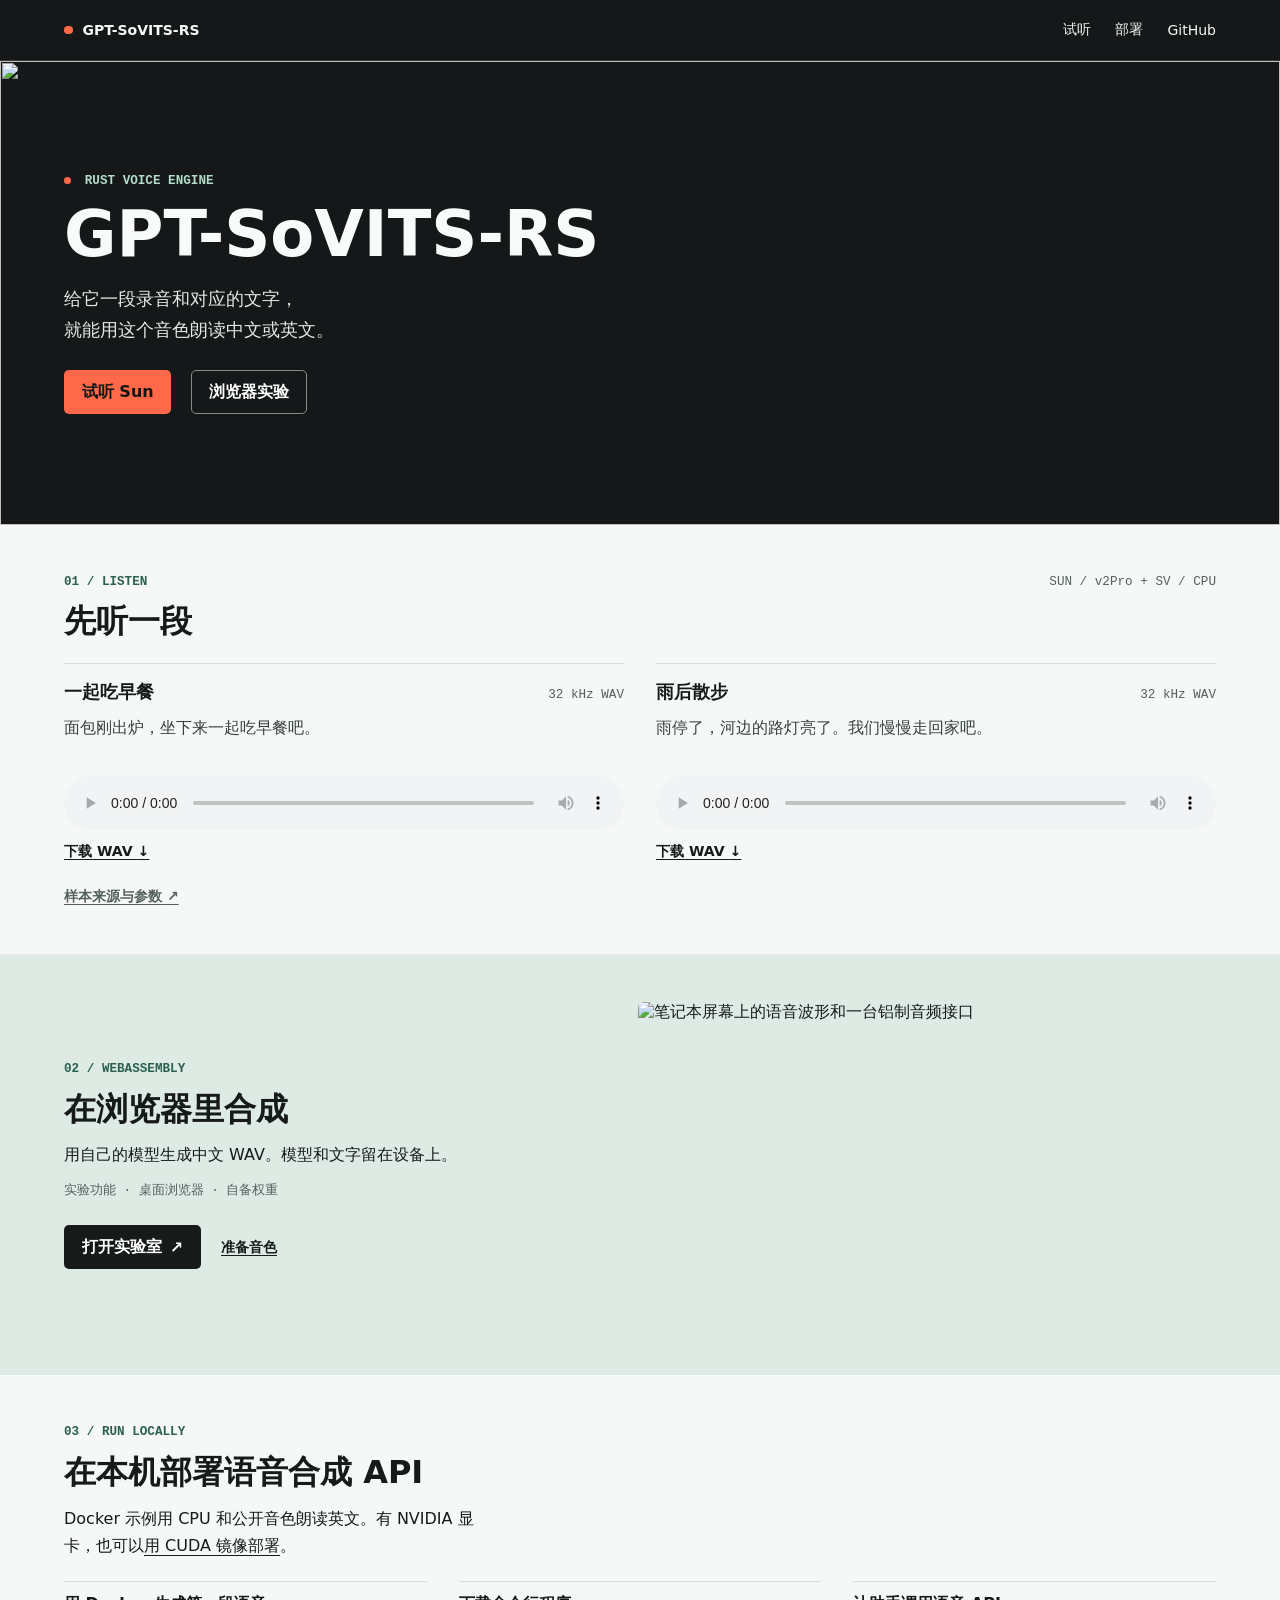
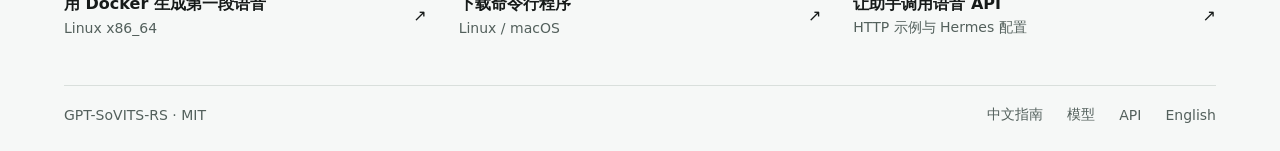
==== commit da667331: "Guide first-time readers in both languages and regenerate the four voice samples Co-authored-by: Ope" ====
--- a/site/index.html
+++ b/site/index.html
@@ -43,15 +43,15 @@
         </div>
         <div class="tracks">
           <article class="track" aria-labelledby="greeting-title">
-            <div class="track-head"><h3 id="greeting-title">日常问候</h3><span class="metadata">32 kHz WAV</span></div>
-            <p class="transcript">你好，欢迎回来。今天有什么想和我聊聊的吗？</p>
-            <audio controls preload="metadata" aria-label="播放 Sun 日常问候" src="audio/sun-greeting.wav"></audio>
+            <div class="track-head"><h3 id="greeting-title">一起吃早餐</h3><span class="metadata">32 kHz WAV</span></div>
+            <p class="transcript">面包刚出炉，坐下来一起吃早餐吧。</p>
+            <audio controls preload="metadata" aria-label="播放 Sun 朗读《一起吃早餐》" src="audio/sun-greeting.wav"></audio>
             <a class="text-link" href="audio/sun-greeting.wav" download>下载 WAV <span aria-hidden="true">↓</span></a>
           </article>
           <article class="track" aria-labelledby="zh-title">
-            <div class="track-head"><h3 id="zh-title">服务确认</h3><span class="metadata">32 kHz WAV</span></div>
-            <p class="transcript">你的本地语音服务已经准备好了。接下来的语音会在这台电脑上生成。</p>
-            <audio controls preload="metadata" aria-label="播放 Sun 服务确认" src="audio/sun-zh.wav"></audio>
+            <div class="track-head"><h3 id="zh-title">雨后散步</h3><span class="metadata">32 kHz WAV</span></div>
+            <p class="transcript">雨停了，河边的路灯亮了。我们慢慢走回家吧。</p>
+            <audio controls preload="metadata" aria-label="播放 Sun 朗读《雨后散步》" src="audio/sun-zh.wav"></audio>
             <a class="text-link" href="audio/sun-zh.wav" download>下载 WAV <span aria-hidden="true">↓</span></a>
           </article>
         </div>
@@ -92,6 +92,7 @@
   <footer class="wrap">
     <span>GPT-SoVITS-RS · MIT</span>
     <nav aria-label="文档">
+      <a href="https://github.com/ricardomlee/gpt-sovits-rs/blob/master/README.zh-CN.md">中文指南</a>
       <a href="https://github.com/ricardomlee/gpt-sovits-rs/blob/master/docs/MODELS.md">模型</a>
       <a href="https://github.com/ricardomlee/gpt-sovits-rs/blob/master/docs/API.md">API</a>
       <a href="https://github.com/ricardomlee/gpt-sovits-rs/blob/master/README.md" lang="en">English</a>
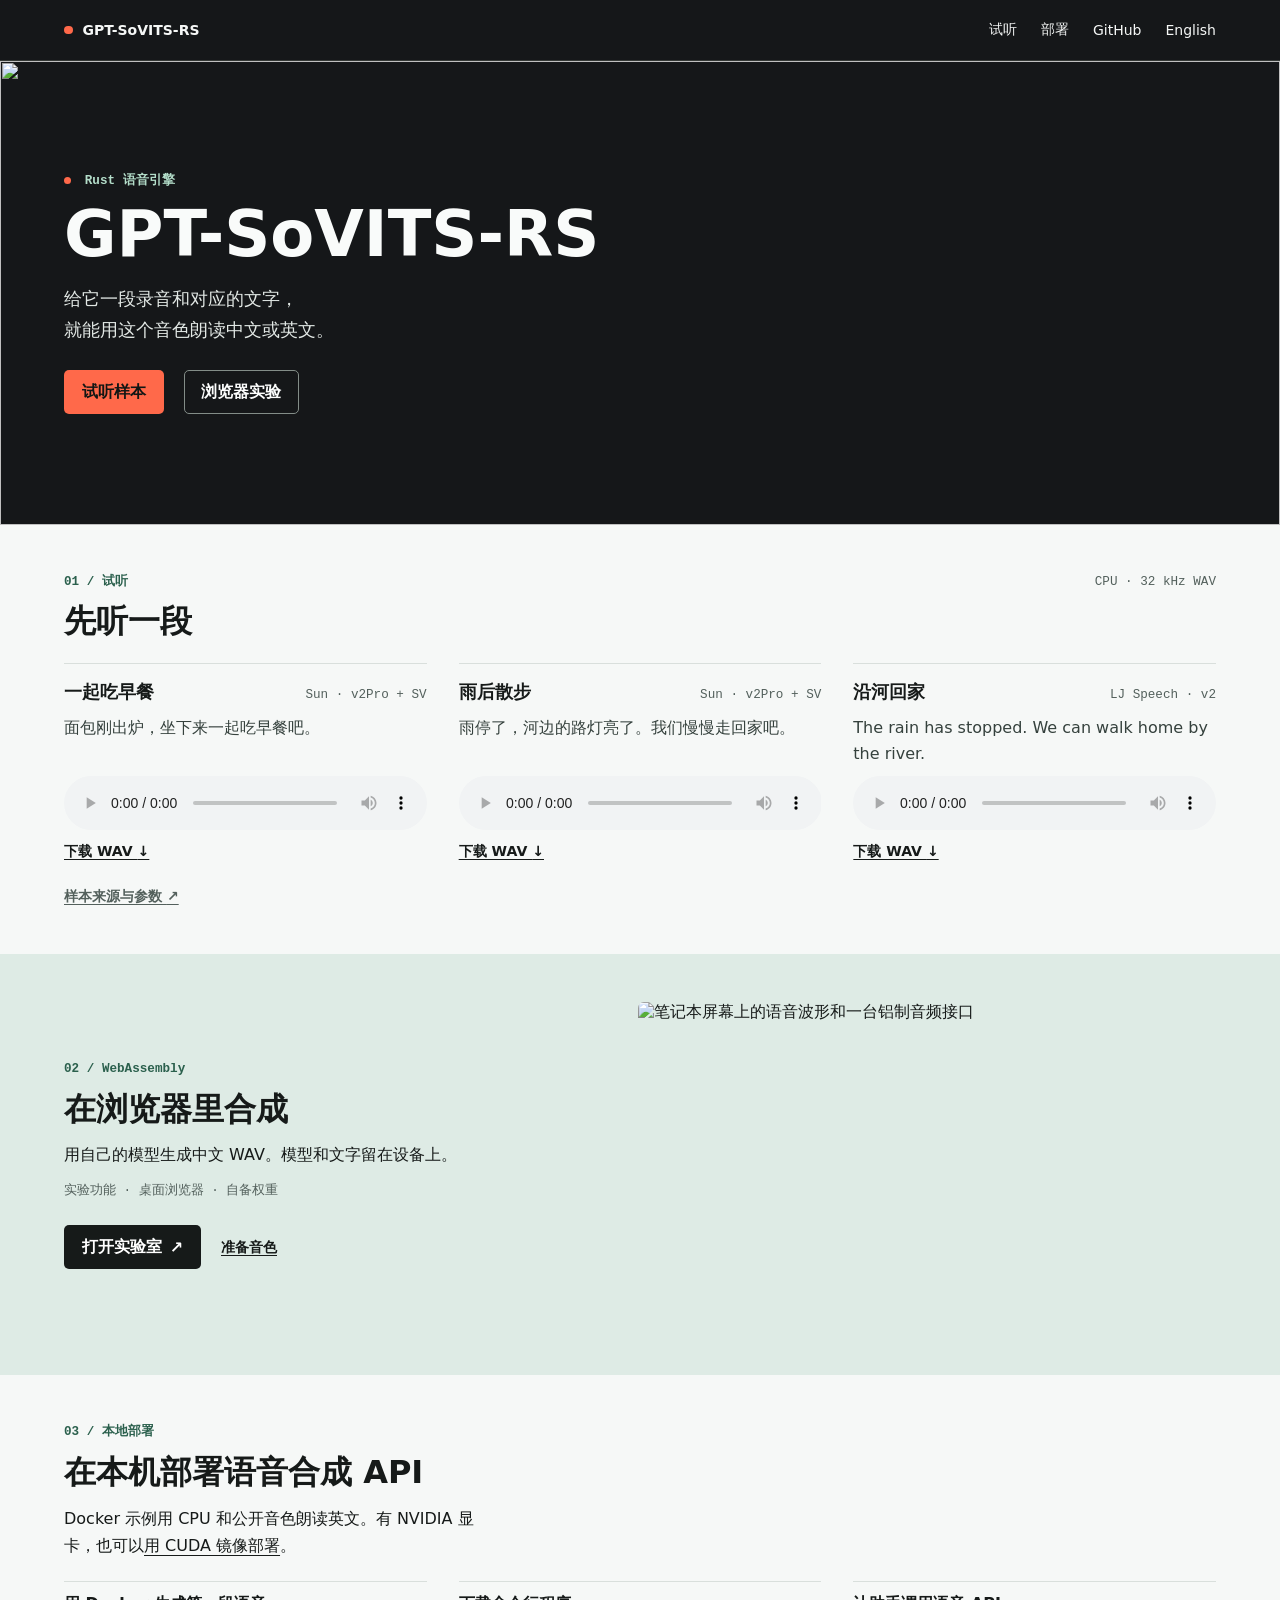
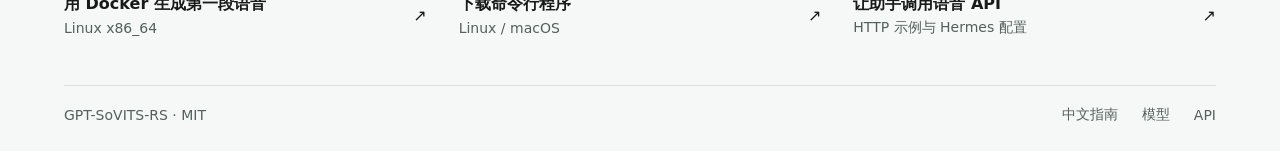
==== commit adb4c36e: "Play the corrected English recording on both language editions of Pages Co-authored-by: OpenAI Codex" ====
--- a/site/index.html
+++ b/site/index.html
@@ -3,9 +3,12 @@
 <head>
   <meta charset="utf-8">
   <meta name="viewport" content="width=device-width, initial-scale=1">
-  <meta name="description" content="用 GPT-SoVITS 的 Rust 版本在本机朗读中文和英文。试听 Sun 的声音，再用 Docker 部署自己的语音合成 API，无需安装 Python。">
+  <meta name="description" content="试听 GPT-SoVITS-RS 合成的中文和英文，用自己的录音克隆音色，在本机部署 Rust 语音合成 API。">
   <meta name="color-scheme" content="light">
   <title>GPT-SoVITS-RS：本地语音合成与声音克隆</title>
+  <link rel="canonical" href="https://tts.ricli.tech/">
+  <link rel="alternate" hreflang="zh-CN" href="https://tts.ricli.tech/">
+  <link rel="alternate" hreflang="en" href="https://tts.ricli.tech/en/">
   <link rel="stylesheet" href="styles.css">
 </head>
 <body>
@@ -17,6 +20,7 @@
         <a href="#samples">试听</a>
         <a href="#deploy">部署</a>
         <a href="https://github.com/ricardomlee/gpt-sovits-rs">GitHub</a>
+        <a href="en/" lang="en" hreflang="en">English</a>
       </div>
     </nav>
   </header>
@@ -25,11 +29,11 @@
     <section class="hero" aria-labelledby="title">
       <img src="assets/pages-voice-console.webp" width="1881" height="836" alt="" fetchpriority="high">
       <div class="wrap hero-content">
-        <p class="eyebrow"><span aria-hidden="true"></span> RUST VOICE ENGINE</p>
+        <p class="eyebrow"><span aria-hidden="true"></span> Rust 语音引擎</p>
         <h1 id="title">GPT-SoVITS-RS</h1>
         <p class="lead">给它一段录音和对应的文字，<br>就能用这个音色朗读中文或英文。</p>
         <div class="actions">
-          <a class="button primary" href="#samples">试听 Sun</a>
+          <a class="button primary" href="#samples">试听样本</a>
           <a class="button outline" href="lab/">浏览器实验</a>
         </div>
       </div>
@@ -38,21 +42,27 @@
     <section id="samples" class="band" aria-labelledby="samples-title">
       <div class="wrap">
         <div class="section-head">
-          <div><p class="eyebrow">01 / LISTEN</p><h2 id="samples-title">先听一段</h2></div>
-          <span class="metadata">SUN / v2Pro + SV / CPU</span>
+          <div><p class="eyebrow">01 / 试听</p><h2 id="samples-title">先听一段</h2></div>
+          <span class="metadata">CPU · 32 kHz WAV</span>
         </div>
         <div class="tracks">
           <article class="track" aria-labelledby="greeting-title">
-            <div class="track-head"><h3 id="greeting-title">一起吃早餐</h3><span class="metadata">32 kHz WAV</span></div>
+            <div class="track-head"><h3 id="greeting-title">一起吃早餐</h3><span class="metadata">Sun · v2Pro + SV</span></div>
             <p class="transcript">面包刚出炉，坐下来一起吃早餐吧。</p>
             <audio controls preload="metadata" aria-label="播放 Sun 朗读《一起吃早餐》" src="audio/sun-greeting.wav"></audio>
             <a class="text-link" href="audio/sun-greeting.wav" download>下载 WAV <span aria-hidden="true">↓</span></a>
           </article>
           <article class="track" aria-labelledby="zh-title">
-            <div class="track-head"><h3 id="zh-title">雨后散步</h3><span class="metadata">32 kHz WAV</span></div>
+            <div class="track-head"><h3 id="zh-title">雨后散步</h3><span class="metadata">Sun · v2Pro + SV</span></div>
             <p class="transcript">雨停了，河边的路灯亮了。我们慢慢走回家吧。</p>
             <audio controls preload="metadata" aria-label="播放 Sun 朗读《雨后散步》" src="audio/sun-zh.wav"></audio>
             <a class="text-link" href="audio/sun-zh.wav" download>下载 WAV <span aria-hidden="true">↓</span></a>
+          </article>
+          <article class="track" aria-labelledby="en-title">
+            <div class="track-head"><h3 id="en-title">沿河回家</h3><span class="metadata">LJ Speech · v2</span></div>
+            <p class="transcript" lang="en">The rain has stopped. We can walk home by the river.</p>
+            <audio controls preload="metadata" aria-label="播放英文示例《沿河回家》" src="audio/local-assistant-en.wav"></audio>
+            <a class="text-link" href="audio/local-assistant-en.wav" download>下载 WAV <span aria-hidden="true">↓</span></a>
           </article>
         </div>
         <a class="text-link provenance" href="https://github.com/ricardomlee/gpt-sovits-rs/blob/master/examples/samples/README.md">样本来源与参数 <span aria-hidden="true">↗</span></a>
@@ -62,7 +72,7 @@
     <section class="band lab-band" aria-labelledby="lab-title">
       <div class="wrap lab-layout">
         <div>
-          <p class="eyebrow">02 / WEBASSEMBLY</p>
+          <p class="eyebrow">02 / WebAssembly</p>
           <h2 id="lab-title">在浏览器里合成</h2>
           <p class="section-copy">用自己的模型生成中文 WAV。模型和文字留在设备上。</p>
           <p class="metadata lab-meta">实验功能 · 桌面浏览器 · 自备权重</p>
@@ -77,7 +87,7 @@
 
     <section id="deploy" class="band deploy" aria-labelledby="deploy-title">
       <div class="wrap">
-        <p class="eyebrow">03 / RUN LOCALLY</p>
+        <p class="eyebrow">03 / 本地部署</p>
         <h2 id="deploy-title">在本机部署语音合成 API</h2>
         <p class="section-copy">Docker 示例用 CPU 和公开音色朗读英文。有 NVIDIA 显卡，也可以<a href="https://github.com/ricardomlee/gpt-sovits-rs/blob/master/docs/DEPLOYMENT.md#cuda">用 CUDA 镜像部署</a>。</p>
         <div class="deploy-links">
@@ -95,7 +105,6 @@
       <a href="https://github.com/ricardomlee/gpt-sovits-rs/blob/master/README.zh-CN.md">中文指南</a>
       <a href="https://github.com/ricardomlee/gpt-sovits-rs/blob/master/docs/MODELS.md">模型</a>
       <a href="https://github.com/ricardomlee/gpt-sovits-rs/blob/master/docs/API.md">API</a>
-      <a href="https://github.com/ricardomlee/gpt-sovits-rs/blob/master/README.md" lang="en">English</a>
     </nav>
   </footer>
 </body>
--- a/site/styles.css
+++ b/site/styles.css
@@ -52,7 +52,7 @@
 h2 { font-size: 2rem; line-height: 1.2; }
 h3 { font-size: 1.1rem; }
 .metadata { color: var(--muted); }
-.tracks { display: grid; grid-template-columns: repeat(2, minmax(0, 1fr)); gap: 0 2rem; margin-top: 1.4rem; }
+.tracks { display: grid; grid-template-columns: repeat(auto-fit, minmax(min(100%, 16rem), 1fr)); gap: 0 2rem; margin-top: 1.4rem; }
 .track { border-top: 1px solid var(--line); padding-block: 1rem; }
 .transcript { margin-top: .6rem; min-height: 3.3rem; color: #35413d; line-height: 1.65; }
 .track audio { display: block; width: 100%; height: 3.375rem; margin-block: .55rem .65rem; }
@@ -103,6 +103,8 @@
 
 @media (max-width: 360px) {
   h1 { font-size: 2.05rem; }
+  .hero-content { padding-bottom: 8.9rem; }
+  .hero > img { height: 9.2rem; }
   .nav-links { gap: .55rem; }
   .masthead nav { min-height: 3.3rem; }
 }
